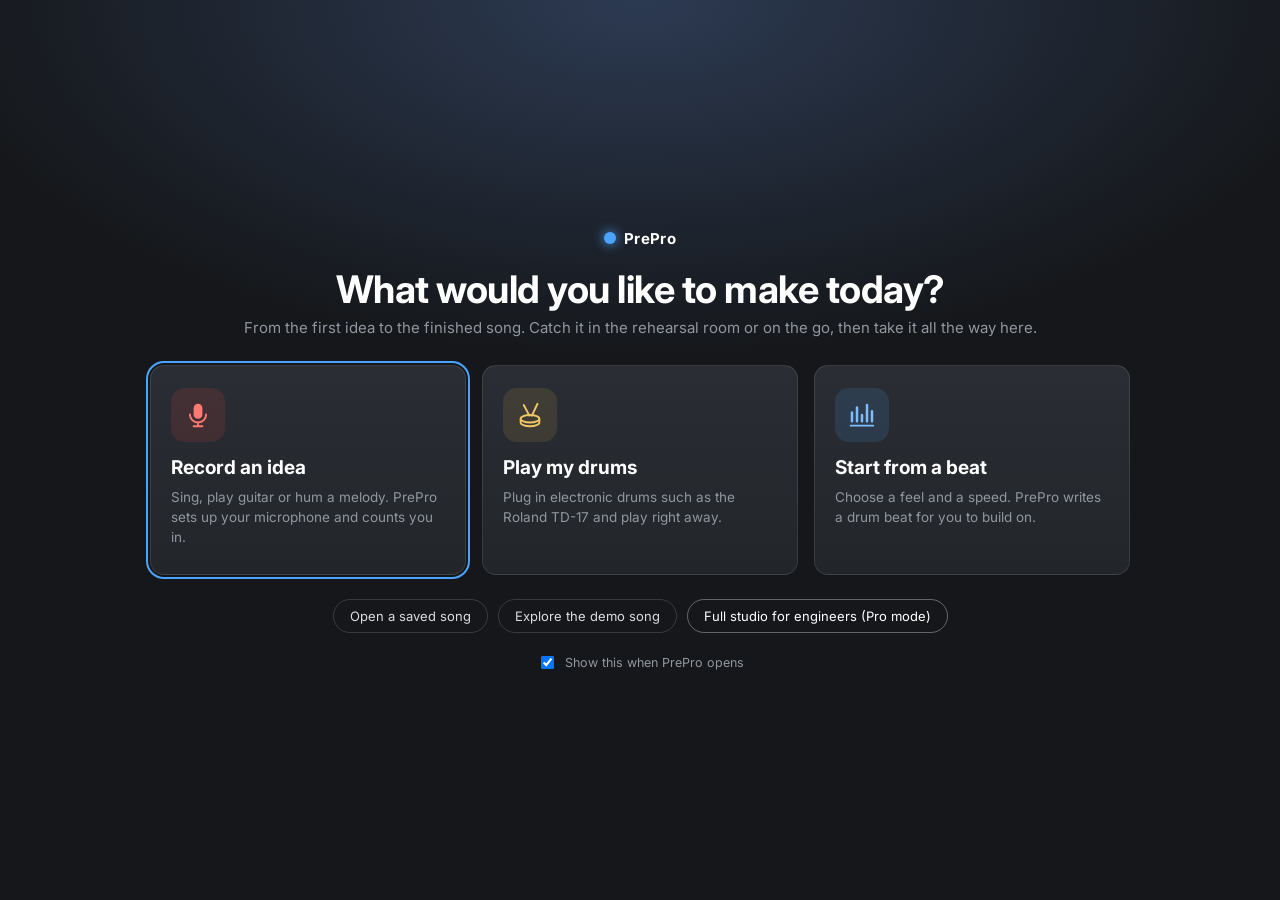
==== index.html @ b84dfcd0 "Add the Stage view, Song Journey, Whole Song button and an always-visible status" ====
<!DOCTYPE html>
<html lang="en">
<head>
<meta charset="utf-8">
<meta name="viewport" content="width=device-width, initial-scale=1, viewport-fit=cover">
<title>PrePro — Multitrack Audio Workstation</title>
<link rel="preconnect" href="https://fonts.googleapis.com">
<link href="https://fonts.googleapis.com/css2?family=Inter:wght@400;500;600;700&family=JetBrains+Mono:wght@500;700&display=swap" rel="stylesheet">
<link rel="stylesheet" href="style.css?v=12">
</head>
<body>
<div id="app">
  <!-- Menu bar -->
  <nav class="menubar" id="menubar">
    <div class="brand">PrePro</div>
    <div class="menu" data-menu="file">File</div>
    <div class="menu" data-menu="edit">Edit</div>
    <div class="menu" data-menu="view">View</div>
    <div class="menu" data-menu="track">Track</div>
    <div class="menu" data-menu="clip">Clip</div>
    <div class="menu" data-menu="event">Event</div>
    <div class="menu" data-menu="options">Options</div>
    <div class="menu" data-menu="window">Window</div>
    <div class="menu" data-menu="help">Help</div>
    <div class="spacer"></div>
    <div class="session-name" id="sessionName">Untitled Session</div>
  </nav>
  <div class="dropdown" id="dropdown" hidden></div>

  <!-- Toolbar -->
  <header class="toolbar">
    <div class="tb-group modes" role="group" aria-label="Edit mode">
      <button class="mode" data-mode="shuffle" title="Shuffle (F1)">SHUFFLE</button>
      <button class="mode" data-mode="spot" title="Spot (F2)">SPOT</button>
      <button class="mode" data-mode="slip" title="Slip (F3)">SLIP</button>
      <button class="mode" data-mode="grid" title="Grid (F4)">GRID</button>
    </div>
    <div class="tb-group zoom" role="group" aria-label="Zoom">
      <button id="zoomOut" title="Zoom out (R)">&minus;</button>
      <button id="zoomFit" title="Zoom to session">&#8596;</button>
      <button id="zoomIn" title="Zoom in (T)">+</button>
    </div>
    <div class="tb-group tools" role="group" aria-label="Edit tools">
      <button class="tool" data-tool="trim" title="Trim tool (F6)">
        <svg viewBox="0 0 20 20"><path d="M4 3v14M4 10h9M10 6l4 4-4 4" fill="none" stroke="currentColor" stroke-width="1.8"/></svg></button>
      <button class="tool" data-tool="select" title="Selector tool (F7)">
        <svg viewBox="0 0 20 20"><path d="M7 3h6M7 17h6M10 3v14" fill="none" stroke="currentColor" stroke-width="1.8"/></svg></button>
      <button class="tool" data-tool="grab" title="Grabber tool (F8)">
        <svg viewBox="0 0 20 20"><path d="M6 10V5.5a1.2 1.2 0 012.4 0V9m0-4.5V4a1.2 1.2 0 012.4 0v5m0-4a1.2 1.2 0 012.4 0v4.5m0-2.5a1.2 1.2 0 012.4 0V12c0 3-2 5-5 5H10c-2 0-3-1-4.5-3L3.6 11a1.2 1.2 0 012-1.4L6 10" fill="none" stroke="currentColor" stroke-width="1.5"/></svg></button>
      <button class="tool" data-tool="smart" title="Smart tool (F10)">
        <svg viewBox="0 0 20 20"><path d="M3 4h14v12H3z M3 10h14" fill="none" stroke="currentColor" stroke-width="1.6"/></svg></button>
    </div>
    <div class="counter-block">
      <div class="counter">
        <label>Main</label>
        <output id="ctrMain">1| 1| 000</output>
      </div>
      <div class="counter sub">
        <label>Sub</label>
        <output id="ctrSub">0:00.000</output>
      </div>
      <div class="sel-fields">
        <div><label>Start</label><output id="selStart">1| 1| 000</output></div>
        <div><label>End</label><output id="selEnd">1| 1| 000</output></div>
        <div><label>Length</label><output id="selLen">0| 0| 000</output></div>
      </div>
    </div>
    <div class="tb-group grid-cfg">
      <label>Grid
        <select id="gridSel">
          <option value="4">1 bar</option>
          <option value="1" selected>1/4 note</option>
          <option value="0.5">1/8 note</option>
          <option value="0.25">1/16 note</option>
        </select>
      </label>
      <label>Nudge
        <select id="nudgeSel" title="Nudge value (arrow keys, + and - on the number pad, or , and .)">
          <option value="ms:1">1 ms</option>
          <option value="ms:10">10 ms</option>
          <option value="ms:100">100 ms</option>
          <option value="b:0.25" selected>1/16 note</option>
          <option value="b:0.5">1/8 note</option>
          <option value="b:1">1/4 note</option>
          <option value="b:4">1 bar</option>
        </select>
      </label>
      <label>Tempo <input id="tempoIn" type="number" min="40" max="240" value="120"></label>
    </div>
    <div class="spacer"></div>
    <div class="tb-group ai-btn-wrap">
      <button id="btnAI" title="PrePro AI assistant (Ctrl+I)"><svg viewBox="0 0 20 20" width="14" height="14"><path d="M10 2l1.8 4.6L16.5 8l-4.7 1.6L10 14l-1.8-4.4L3.5 8l4.7-1.4z M15.5 13l.8 2 2 .8-2 .7-.8 2-.8-2-2-.7 2-.8z" fill="currentColor"/></svg> AI</button>
      <button id="btnSave" title="Save song (Ctrl+S)">Save</button>
    </div>
    <div class="tb-group win-switch">
      <button id="btnEdit" class="active" title="Edit window (Ctrl+=)">Edit</button>
      <button id="btnMix" title="Mix window (Ctrl+=)">Mix</button>
    </div>
  </header>

  <!-- Edit window -->
  <main class="edit-window" id="editWin">
    <div class="edit-top">
      <div class="ruler-labels">
        <div>Markers</div><div>Bars|Beats</div><div>Min:Secs</div><div>Tempo</div>
      </div>
      <canvas id="ruler"></canvas>
    </div>
    <div class="edit-body" id="editBody">
      <div class="track-headers" id="trackHeaders"></div>
      <div class="lanes-wrap" id="lanesWrap">
        <canvas id="lanes"></canvas>
        <div class="drop-hint" id="dropHint">Drop audio files to import</div>
      </div>
    </div>
    <div class="hscroll-row">
      <div class="hscroll-pad"></div>
      <input type="range" id="hscroll" min="0" max="1000" value="0" aria-label="Horizontal scroll">
    </div>
    <aside class="clip-list" id="clipList">
      <div class="cl-head">Clips</div>
      <ul id="clipListItems"></ul>
    </aside>
  </main>

  <!-- Mix window -->
  <main class="mix-window" id="mixWin" hidden>
    <div class="mix-labels">
      <div class="ml inserts">Inserts A–E</div>
      <div class="ml io">I/O</div>
      <div class="ml pan">Pan</div>
      <div class="ml btns">Rec · Solo · Mute</div>
      <div class="ml fader">Volume</div>
      <div class="ml name">Name</div>
    </div>
    <div class="strips" id="strips"></div>
  </main>

  <!-- Transport -->
  <footer class="transport">
    <div class="tp-btns">
      <button id="tpStart" title="Return to zero (Home)"><svg viewBox="0 0 20 20"><rect x="4" y="4" width="2.5" height="12" fill="currentColor"/><path d="M16 4l-9 6 9 6z" fill="currentColor"/></svg></button>
      <button id="tpRew" title="Rewind (←)"><svg viewBox="0 0 20 20"><path d="M10 4l-8 6 8 6zM18 4l-8 6 8 6z" fill="currentColor"/></svg></button>
      <button id="tpStop" title="Stop (Space)"><svg viewBox="0 0 20 20"><rect x="5" y="5" width="10" height="10" fill="currentColor"/></svg></button>
      <button id="tpPlay" title="Play (Space)"><svg viewBox="0 0 20 20"><path d="M6 4l10 6-10 6z" fill="currentColor"/></svg></button>
      <button id="tpFf" title="Fast forward (→)"><svg viewBox="0 0 20 20"><path d="M2 4l8 6-8 6zM10 4l8 6-8 6z" fill="currentColor"/></svg></button>
      <button id="tpEnd" title="Go to end (End)"><svg viewBox="0 0 20 20"><rect x="13.5" y="4" width="2.5" height="12" fill="currentColor"/><path d="M4 4l9 6-9 6z" fill="currentColor"/></svg></button>
      <button id="tpRec" title="Record (Ctrl+Space)"><svg viewBox="0 0 20 20"><circle cx="10" cy="10" r="5.5" fill="currentColor"/></svg></button>
    </div>
    <div class="tp-opts">
      <button id="tpLoop" title="Loop playback (L)">LOOP</button>
      <button id="tpClick" title="Click / metronome (C)">CLICK</button>
      <button id="tpFollow" class="on" title="Follow playhead">FOLLOW</button>
    </div>
    <div class="tp-status" id="status">Ready</div>
    <div class="spacer"></div>
    <div class="tp-master">
      <span>Master</span>
      <canvas id="masterMeterBar" width="160" height="14"></canvas>
    </div>
  </footer>
</div>

<input type="file" id="fileIn" accept="audio/*" multiple hidden>

<div class="modal-back" id="modalBack" hidden>
  <div class="modal" id="modal" role="dialog" aria-modal="true"></div>
</div>

<aside class="ai-panel" id="aiPanel" hidden aria-label="PrePro AI assistant">
  <div class="ai-head">
    <div><b>PrePro AI</b><span id="aiStatus">Not connected</span></div>
    <div class="ai-head-btns">
      <button id="aiSettings" title="AI account settings">Account</button>
      <button id="aiClose" title="Close" aria-label="Close">✕</button>
    </div>
  </div>
  <div class="ai-msgs" id="aiMsgs"></div>
  <div class="ai-chips" id="aiChips">
    <button>Analyze my mix</button>
    <button>Make the drums punchier</button>
    <button>Write a new bassline for 8 bars</button>
    <button>Add a 4-bar breakdown pad</button>
    <button>Suggest a song structure</button>
  </div>
  <form class="ai-input" id="aiForm">
    <textarea id="aiText" rows="2" placeholder="Ask PrePro AI to mix, edit, or write a part…"></textarea>
    <button type="submit" id="aiSend">Send</button>
  </form>
  <label class="ai-auto"><input type="checkbox" id="aiAuto" checked> Apply changes automatically (you can always Undo)</label>
</aside>

<script src="storage.js?v=12"></script>
<script src="app.js?v=12"></script>
<script src="midi.js?v=12"></script>
<script src="editpro.js?v=12"></script>
<script src="prepro.js?v=12"></script>
<script src="creative.js?v=12"></script>
<script src="cliptools.js?v=12"></script>
<script src="license.js?v=12"></script>
<script src="workflow.js?v=12"></script>
<script src="stage.js?v=12"></script>
</body>
</html>
---- style.css ----
:root {
  --bg-0: #1c1d1f;
  --bg-1: #26282b;
  --bg-2: #2f3236;
  --bg-3: #3a3e43;
  --bg-4: #474c52;
  --line: #15161870;
  --line-strong: #111214;
  --text: #d9dde2;
  --text-dim: #9097a0;
  --text-faint: #646b74;
  --accent: #4aa3ff;
  --accent-dim: #2a5f96;
  --sel: rgba(74, 163, 255, 0.22);
  --rec: #e5423b;
  --solo: #f2c230;
  --mute: #f08a24;
  --play: #4cd06b;
  --lcd-bg: #0d1412;
  --lcd: #63f0b4;
  --header-w: 250px;
  --clip-w: 210px;
  --font: 'Inter', 'Helvetica Neue', Arial, sans-serif;
  --mono: 'JetBrains Mono', ui-monospace, Menlo, monospace;
}
* { box-sizing: border-box; }
html, body { margin: 0; height: 100%; background: var(--bg-0); color: var(--text); font-family: var(--font); font-size: 12px; overflow: hidden; user-select: none; -webkit-user-select: none; }
button { font: inherit; color: inherit; cursor: pointer; }
input, select { font: inherit; color: var(--text); }
[hidden] { display: none !important; }

#app { display: grid; grid-template-rows: 26px auto 1fr calc(46px + env(safe-area-inset-bottom)); height: 100vh; height: 100dvh; }

/* Menu bar */
.menubar { display: flex; align-items: center; background: linear-gradient(#34373b, #2a2c30); border-bottom: 1px solid var(--line-strong); padding: 0 8px; gap: 2px; }
.brand { font-weight: 700; letter-spacing: .04em; margin-right: 10px; color: #fff; }
.brand::before { content: ''; display: inline-block; width: 9px; height: 9px; border-radius: 50%; background: var(--accent); margin-right: 6px; vertical-align: 0; box-shadow: 0 0 6px var(--accent); }
.menu { padding: 4px 9px; border-radius: 3px; cursor: default; color: var(--text); }
.menu:hover, .menu.open { background: var(--accent-dim); color: #fff; }
.spacer { flex: 1; }
.session-name { color: var(--text-dim); font-size: 11px; }
.dropdown { position: fixed; z-index: 50; min-width: 240px; background: #2b2e32; border: 1px solid #0c0d0e; border-radius: 5px; box-shadow: 0 10px 30px #000a; padding: 4px; }
.dropdown .item { display: flex; justify-content: space-between; gap: 24px; padding: 5px 10px; border-radius: 3px; cursor: default; }
.dropdown .item:hover { background: var(--accent); color: #fff; }
.dropdown .item .k { color: var(--text-dim); font-size: 11px; }
.dropdown .item:hover .k { color: #e6f1ff; }
.dropdown .item.checked::before { content: '✓'; margin-right: 6px; }
.dropdown .sep { height: 1px; background: #ffffff14; margin: 4px 2px; }

/* Toolbar */
.toolbar { display: flex; align-items: center; gap: 12px; padding: 6px 10px; background: var(--bg-2); border-bottom: 1px solid var(--line-strong); flex-wrap: wrap; min-height: 60px; }
.tb-group { display: flex; gap: 2px; align-items: center; }
.tb-group button { background: linear-gradient(#4a4f55, #3a3e43); border: 1px solid #16181a; border-radius: 3px; height: 24px; min-width: 28px; padding: 0 8px; font-size: 10px; font-weight: 600; letter-spacing: .05em; color: var(--text); }
.tb-group button:hover { filter: brightness(1.15); }
.tb-group button.active { background: linear-gradient(#3d8fe6, #2a6fc0); color: #fff; border-color: #123a66; }
.modes { display: grid; grid-template-columns: 1fr 1fr; gap: 2px; }
.modes button { height: 21px; min-width: 64px; }
.tools button { width: 32px; padding: 0; height: 30px; }
.tools svg { width: 18px; height: 18px; }
.zoom button { font-size: 15px; width: 30px; padding: 0; }
.counter-block { display: flex; gap: 8px; align-items: stretch; background: var(--lcd-bg); border: 1px solid #000; border-radius: 4px; padding: 4px 10px; box-shadow: inset 0 1px 6px #000; }
.counter { display: flex; flex-direction: column; justify-content: center; min-width: 156px; }
.counter label, .sel-fields label { font-size: 9px; color: #3f8f6d; text-transform: uppercase; letter-spacing: .1em; }
.counter output { font-family: var(--mono); font-size: 22px; font-weight: 700; color: var(--lcd); text-shadow: 0 0 8px #63f0b455; white-space: pre; }
.counter.sub { min-width: 110px; }
.counter.sub output { font-size: 14px; color: #8fd8b8; }
.sel-fields { display: grid; grid-template-columns: auto auto auto; gap: 0 12px; align-content: center; border-left: 1px solid #1d3a2f; padding-left: 10px; }
.sel-fields div { display: flex; flex-direction: column; }
.sel-fields output { font-family: var(--mono); font-size: 12px; color: #8fd8b8; white-space: pre; }
.grid-cfg { gap: 10px; color: var(--text-dim); font-size: 11px; }
.grid-cfg label { display: flex; flex-direction: column; gap: 2px; }
.grid-cfg select, .grid-cfg input { background: var(--bg-0); border: 1px solid #0c0d0e; border-radius: 3px; height: 22px; padding: 0 4px; }
.grid-cfg input { width: 64px; }
.win-switch button { min-width: 54px; font-size: 11px; height: 28px; }

/* Edit window */
.edit-window { display: grid; grid-template-columns: 1fr var(--clip-w); grid-template-rows: 76px 1fr 16px; min-height: 0; background: var(--bg-1); }
.edit-window.no-clips { grid-template-columns: 1fr 0; }
.edit-window.no-clips .clip-list { display: none; }
.edit-top { grid-column: 1; grid-row: 1; display: flex; border-bottom: 1px solid var(--line-strong); min-width: 0; }
.ruler-labels { width: var(--header-w); flex: none; display: grid; grid-template-rows: repeat(4, 1fr); background: var(--bg-2); border-right: 1px solid var(--line-strong); }
.ruler-labels div { display: flex; align-items: center; justify-content: flex-end; padding-right: 10px; font-size: 10px; color: var(--text-dim); border-bottom: 1px solid #00000040; }
#ruler { flex: 1; min-width: 0; height: 76px; display: block; cursor: text; }
.edit-body { grid-column: 1; grid-row: 2; display: flex; overflow-y: auto; overflow-x: hidden; min-height: 0; position: relative; }
.track-headers { width: var(--header-w); flex: none; background: var(--bg-2); border-right: 1px solid var(--line-strong); align-self: flex-start; min-height: 100%; }
.lanes-wrap { flex: 1; min-width: 0; position: relative; align-self: flex-start; min-height: 100%; }
#lanes { display: block; }
.drop-hint { position: absolute; inset: 0; display: none; align-items: center; justify-content: center; background: #4aa3ff22; border: 2px dashed var(--accent); font-size: 16px; color: #fff; pointer-events: none; }
.lanes-wrap.dragover .drop-hint { display: flex; }
.hscroll-row { grid-column: 1; grid-row: 3; display: flex; background: var(--bg-2); border-top: 1px solid var(--line-strong); }
.hscroll-pad { width: var(--header-w); flex: none; }
#hscroll { flex: 1; margin: 0; height: 16px; -webkit-appearance: none; appearance: none; background: #1a1b1d; }
#hscroll::-webkit-slider-thumb { -webkit-appearance: none; width: 80px; height: 12px; border-radius: 6px; background: #5a6068; }
#hscroll::-moz-range-thumb { width: 80px; height: 12px; border-radius: 6px; background: #5a6068; border: 0; }

.track-header { position: relative; display: grid; grid-template-columns: 6px 1fr; border-bottom: 1px solid var(--line-strong); background: var(--bg-3); }
.track-header.selected { background: #43505e; }
.track-header .color { grid-row: span 2; }
.th-main { padding: 6px 8px 4px; display: flex; flex-direction: column; gap: 5px; min-width: 0; }
.th-row { display: flex; gap: 4px; align-items: center; }
.th-name { flex: 1; min-width: 0; background: var(--bg-0); border: 1px solid #0c0d0e; border-radius: 3px; padding: 3px 6px; font-weight: 600; font-size: 12px; overflow: hidden; text-overflow: ellipsis; white-space: nowrap; }
.th-name:focus { outline: 1px solid var(--accent); }
.tbtn { width: 22px; height: 18px; border-radius: 3px; border: 1px solid #16181a; background: linear-gradient(#545a61, #40444a); font-size: 9.5px; font-weight: 700; padding: 0; color: #cfd4da; }
.tbtn.rec.on { background: var(--rec); color: #fff; animation: blink 1s steps(2) infinite; }
.tbtn.solo.on { background: var(--solo); color: #222; }
.tbtn.mute.on { background: var(--mute); color: #222; }
.tbtn.inp.on { background: #3fbf71; color: #102; }
@keyframes blink { 50% { filter: brightness(.65); } }
.th-vol { font-family: var(--mono); font-size: 10.5px; color: var(--text-dim); min-width: 52px; text-align: right; }
.th-meter { height: 6px; background: #111; border-radius: 2px; overflow: hidden; flex: 1; position: relative; }
.th-meter i { position: absolute; left: 0; top: 0; bottom: 0; width: 0; background: linear-gradient(90deg, #3ccf6e 0 70%, #e9d23c 70% 88%, #e5423b 88%); background-size: 200px 100%; }
.th-sub { font-size: 10px; color: var(--text-faint); }
.th-mini { display: flex; gap: 4px; align-items: center; }
.th-mini select { background: var(--bg-1); border: 1px solid #0c0d0e; border-radius: 3px; font-size: 10px; height: 18px; }

.clip-list { grid-column: 2; grid-row: 1 / 4; background: var(--bg-2); border-left: 1px solid var(--line-strong); display: flex; flex-direction: column; min-height: 0; }
.cl-head { padding: 8px 10px; font-weight: 600; font-size: 11px; color: var(--text-dim); text-transform: uppercase; letter-spacing: .08em; border-bottom: 1px solid var(--line-strong); }
.clip-list ul { list-style: none; margin: 0; padding: 4px; overflow-y: auto; }
.clip-list li { display: flex; align-items: center; gap: 6px; padding: 4px 6px; border-radius: 3px; font-size: 11.5px; white-space: nowrap; overflow: hidden; text-overflow: ellipsis; cursor: default; }
.clip-list li:hover { background: var(--bg-3); }
.clip-list li.sel { background: var(--accent-dim); color: #fff; }
.clip-list li i { width: 8px; height: 8px; border-radius: 2px; flex: none; }
.clip-list li span { overflow: hidden; text-overflow: ellipsis; }

/* Mix window */
.mix-window { display: flex; min-height: 0; background: #202225; }
.mix-labels { width: 92px; flex: none; display: flex; flex-direction: column; background: var(--bg-2); border-right: 1px solid var(--line-strong); }
.ml { font-size: 10px; color: var(--text-dim); text-align: right; padding: 6px 8px; border-bottom: 1px solid #00000050; }
.ml.inserts { height: 132px; } .ml.io { height: 52px; } .ml.pan { height: 62px; } .ml.btns { height: 34px; } .ml.fader { flex: 1; } .ml.name { height: 40px; }
.strips { display: flex; overflow-x: auto; overflow-y: hidden; flex: 1; }
.strip { width: 96px; flex: none; display: flex; flex-direction: column; background: linear-gradient(#383c41, #2e3135); border-right: 1px solid var(--line-strong); }
.strip.master { background: linear-gradient(#3e3a33, #2f2c27); margin-left: auto; border-left: 2px solid #111; }
.strip.selected { background: linear-gradient(#3e4b59, #303a45); }
.s-inserts { height: 132px; padding: 6px 5px; display: flex; flex-direction: column; gap: 3px; border-bottom: 1px solid #00000050; }
.slot { height: 21px; border-radius: 2px; background: #1b1c1e; border: 1px solid #0b0c0d; font-size: 10px; color: var(--text-faint); padding: 0 5px; text-align: left; overflow: hidden; white-space: nowrap; text-overflow: ellipsis; }
.slot.filled { background: linear-gradient(#5168a0, #3d5085); color: #fff; }
.slot.filled.byp { background: #3a3f55; color: #8d93a8; text-decoration: line-through; }
.s-io { height: 52px; padding: 6px 5px; display: flex; flex-direction: column; gap: 3px; border-bottom: 1px solid #00000050; }
.s-io div { height: 18px; border-radius: 2px; background: #1b1c1e; font-size: 9.5px; color: var(--text-dim); display: flex; align-items: center; padding: 0 5px; }
.s-pan { height: 62px; display: flex; flex-direction: column; align-items: center; justify-content: center; gap: 2px; border-bottom: 1px solid #00000050; }
.knob { width: 34px; height: 34px; border-radius: 50%; background: radial-gradient(circle at 40% 35%, #6b727a, #2c2f33); border: 1px solid #0b0c0d; position: relative; cursor: ns-resize; box-shadow: 0 2px 4px #0008; }
.knob::after { content: ''; position: absolute; left: 50%; top: 3px; width: 2px; height: 11px; margin-left: -1px; background: #9fd0ff; border-radius: 1px; transform-origin: 1px 14px; transform: rotate(var(--rot, 0deg)); }
.pan-val { font-family: var(--mono); font-size: 10px; color: var(--text-dim); }
.s-btns { height: 34px; display: flex; gap: 3px; justify-content: center; align-items: center; border-bottom: 1px solid #00000050; }
.s-btns .tbtn { width: 26px; height: 20px; }
.s-fader { flex: 1; display: flex; justify-content: center; gap: 6px; padding: 10px 4px 6px; min-height: 0; }
.fader-track { position: relative; width: 26px; }
.fader-track::before { content: ''; position: absolute; left: 50%; top: 8px; bottom: 8px; width: 4px; margin-left: -2px; background: #0b0c0d; border-radius: 2px; box-shadow: inset 0 0 2px #000; }
.fader-scale { position: absolute; right: -2px; top: 8px; bottom: 8px; width: 6px; }
.fader-cap { position: absolute; left: 0; width: 26px; height: 34px; margin-top: -17px; border-radius: 3px; background: linear-gradient(#d6dbe0 0, #8f969d 45%, #2b2e32 48%, #2b2e32 52%, #8f969d 55%, #c0c6cc 100%); border: 1px solid #0b0c0d; box-shadow: 0 3px 6px #000a; cursor: ns-resize; }
.meter { width: 16px; background: #0b0c0d; border-radius: 2px; display: block; }
.s-vol { text-align: center; font-family: var(--mono); font-size: 10.5px; color: var(--lcd); background: var(--lcd-bg); margin: 0 8px 6px; border-radius: 2px; padding: 2px 0; }
.s-name { height: 40px; display: flex; flex-direction: column; justify-content: center; align-items: center; border-top: 1px solid #00000050; gap: 3px; }
.s-name span { font-weight: 600; font-size: 11.5px; max-width: 88px; overflow: hidden; text-overflow: ellipsis; white-space: nowrap; }
.s-name i { width: 70px; height: 4px; border-radius: 2px; }

/* Transport */
.transport { display: flex; align-items: center; gap: 14px; padding: 0 12px env(safe-area-inset-bottom); background: linear-gradient(#34373b, #27292c); border-top: 1px solid var(--line-strong); }
.tp-btns { display: flex; gap: 3px; }
.tp-btns button { width: 38px; height: 30px; border-radius: 4px; border: 1px solid #111; background: linear-gradient(#545a61, #3d4146); color: #dfe3e8; display: flex; align-items: center; justify-content: center; }
.tp-btns button svg { width: 16px; height: 16px; }
.tp-btns button:hover { filter: brightness(1.15); }
#tpPlay.on { background: linear-gradient(#3fbf63, #2a8f46); color: #fff; }
#tpRec { color: #ff6b63; }
#tpRec.armed { background: linear-gradient(#a33029, #7a1f1a); color: #fff; animation: blink 0.8s steps(2) infinite; }
#tpRec.on { background: var(--rec); color: #fff; animation: none; }
.tp-opts { display: flex; gap: 3px; }
.tp-opts button { height: 26px; padding: 0 10px; border-radius: 3px; border: 1px solid #111; background: #2a2c30; font-size: 10px; font-weight: 700; letter-spacing: .06em; color: var(--text-dim); }
.tp-opts button.on { background: var(--accent-dim); color: #fff; border-color: #123a66; }
.tp-status { color: var(--text-dim); font-size: 11px; }
.tp-master { display: flex; align-items: center; gap: 8px; color: var(--text-dim); font-size: 11px; }
#masterMeterBar { background: #0b0c0d; border-radius: 2px; }

/* Modal / plugin windows */
.modal-back { position: fixed; inset: 0; background: #0007; z-index: 80; display: flex; align-items: center; justify-content: center; }
.modal { background: #2b2e32; border: 1px solid #0b0c0d; border-radius: 6px; min-width: 340px; max-width: 92vw; box-shadow: 0 20px 60px #000c; }
.modal h3 { margin: 0; padding: 10px 14px; font-size: 13px; border-bottom: 1px solid #0b0c0d; background: linear-gradient(#3a3e43, #2f3236); border-radius: 6px 6px 0 0; display: flex; justify-content: space-between; align-items: center; gap: 12px; }
.modal .body { padding: 14px; display: flex; flex-direction: column; gap: 12px; }
.modal .row { display: grid; grid-template-columns: 110px 1fr 70px; align-items: center; gap: 10px; }
.modal .row output { font-family: var(--mono); font-size: 11px; color: var(--lcd); text-align: right; }
.modal input[type=range] { width: 100%; accent-color: var(--accent); }
.modal input[type=text], .modal input[type=number], .modal select { background: var(--bg-0); border: 1px solid #0b0c0d; border-radius: 3px; height: 26px; padding: 0 6px; }
.modal .foot { display: flex; justify-content: flex-end; gap: 6px; padding: 10px 14px; border-top: 1px solid #0b0c0d; }
.modal .foot button, .modal h3 button { background: linear-gradient(#4a4f55, #3a3e43); border: 1px solid #111; border-radius: 3px; padding: 5px 14px; font-size: 11px; }
.modal .foot button.primary { background: linear-gradient(#3d8fe6, #2a6fc0); color: #fff; }
.modal .plug-face { background: linear-gradient(#22262d, #1a1d22); border-radius: 4px; padding: 12px; border: 1px solid #0b0c0d; }
.modal canvas.eqc { width: 100%; height: 120px; background: #101317; border-radius: 3px; display: block; margin-bottom: 12px; }
.modal p { margin: 0; color: var(--text-dim); line-height: 1.5; }
.modal kbd { font-family: var(--mono); background: #1b1c1e; border: 1px solid #0b0c0d; border-radius: 3px; padding: 1px 5px; font-size: 10.5px; color: var(--text); }
.keys { display: grid; grid-template-columns: auto 1fr auto 1fr; gap: 6px 14px; font-size: 11.5px; color: var(--text-dim); }

/* Context menu */
.ctx { position: fixed; z-index: 60; }

@media (max-width: 900px) {
  :root { --header-w: 150px; --clip-w: 0px; }
  .clip-list { display: none; }
  .sel-fields, .grid-cfg { display: none; }
  .counter { min-width: 120px; } .counter output { font-size: 17px; }
  .th-vol { display: none; }
  .tp-master, .tp-status { display: none; }
  .tp-btns button { width: 32px; }
  .menu { padding: 4px 5px; }
  .session-name { display: none; }
  .menubar, .toolbar, .transport { overflow-x: auto; flex-wrap: nowrap; scrollbar-width: none; }
  .menubar > *, .toolbar > *, .transport > * { flex: none; }
  .brand { white-space: nowrap; }
  .th-sub { display: none; }
}

/* PrePro additions */
.ai-btn-wrap button { min-width: 50px; height: 28px; font-size: 11px; display: inline-flex; align-items: center; gap: 5px; }
#btnAI { background: linear-gradient(#7b5cff, #5a3fd6); color: #fff; border-color: #2a1c70; }
#btnAI.active { box-shadow: 0 0 0 2px #b6a4ff inset; }
.ai-panel { position: fixed; right: 0; top: 26px; bottom: 46px; width: 380px; max-width: 100vw; z-index: 40; background: #1f2126; border-left: 1px solid #0b0c0d; box-shadow: -14px 0 40px #0009; display: flex; flex-direction: column; }
.ai-head { display: flex; justify-content: space-between; align-items: center; padding: 10px 12px; border-bottom: 1px solid #0b0c0d; background: linear-gradient(#2c2840, #24222f); }
.ai-head b { font-size: 13px; margin-right: 8px; }
.ai-head span { font-size: 10.5px; color: var(--text-dim); }
.ai-head span.ok { color: #7fe0a8; }
.ai-head-btns { display: flex; gap: 4px; }
.ai-head-btns button { background: #2f3138; border: 1px solid #0b0c0d; border-radius: 3px; padding: 4px 9px; font-size: 11px; }
.ai-msgs { flex: 1; overflow-y: auto; padding: 12px; display: flex; flex-direction: column; gap: 10px; user-select: text; -webkit-user-select: text; }
.ai-msg { padding: 9px 11px; border-radius: 8px; line-height: 1.5; font-size: 12.5px; max-width: 94%; white-space: pre-wrap; word-wrap: break-word; }
.ai-msg.user { background: #3b3466; align-self: flex-end; color: #f0edff; }
.ai-msg.bot { background: #2a2d33; align-self: flex-start; }
.ai-msg.err { background: #4a2523; color: #ffd9d6; }
.ai-msg.sys { background: transparent; color: var(--text-dim); font-size: 11.5px; padding: 0 2px; }
.ai-actions { margin-top: 8px; border-top: 1px solid #ffffff14; padding-top: 6px; display: flex; flex-direction: column; gap: 3px; font-size: 11px; color: #b9c0c8; white-space: normal; }
.ai-actions .act { display: flex; gap: 6px; }
.ai-actions .act::before { content: '•'; color: #9d86ff; }
.ai-actions .act.done::before { content: '✓'; color: #7fe0a8; }
.ai-actions .act.fail::before { content: '✕'; color: #ff8a80; }
.ai-actions .row-btns { display: flex; gap: 6px; margin-top: 6px; }
.ai-actions .row-btns button, .ai-connect button, .ai-connect a.btn { background: linear-gradient(#4a4f55, #3a3e43); border: 1px solid #111; border-radius: 3px; padding: 4px 10px; font-size: 11px; color: var(--text); text-decoration: none; }
.ai-actions .row-btns button.primary, .ai-connect button.primary { background: linear-gradient(#7b5cff, #5a3fd6); color: #fff; }
.ai-chips { display: flex; flex-wrap: wrap; gap: 5px; padding: 8px 12px 0; }
.ai-chips button { background: #2a2d33; border: 1px solid #3a3e46; border-radius: 12px; padding: 4px 10px; font-size: 11px; color: #cfd4da; }
.ai-chips button:hover { border-color: #9d86ff; color: #fff; }
.ai-input { display: flex; gap: 6px; padding: 10px 12px 6px; }
.ai-input textarea { flex: 1; resize: none; background: #141518; border: 1px solid #0b0c0d; border-radius: 6px; padding: 8px; color: var(--text); font: inherit; font-size: 12.5px; }
.ai-input textarea:focus { outline: 1px solid #7b5cff; }
.ai-input button { background: linear-gradient(#7b5cff, #5a3fd6); border: 1px solid #2a1c70; color: #fff; border-radius: 6px; padding: 0 14px; font-weight: 600; }
.ai-input button:disabled { opacity: .5; cursor: default; }
.ai-auto { display: flex; gap: 6px; align-items: center; padding: 0 12px 10px; font-size: 10.5px; color: var(--text-dim); }
.ai-connect { background: #262931; border: 1px solid #3a3e46; border-radius: 8px; padding: 12px; display: flex; flex-direction: column; gap: 8px; font-size: 12px; line-height: 1.5; }
.ai-connect h4 { margin: 0; font-size: 13px; }
.ai-connect p { margin: 0; color: var(--text-dim); }
.typing { display: inline-flex; gap: 3px; } .typing i { width: 5px; height: 5px; border-radius: 50%; background: #9d86ff; animation: blink 1s infinite; } .typing i:nth-child(2) { animation-delay: .2s; } .typing i:nth-child(3) { animation-delay: .4s; }
.song-list { display: flex; flex-direction: column; gap: 4px; max-height: 320px; overflow-y: auto; }
.song-row { display: grid; grid-template-columns: 1fr auto auto; gap: 8px; align-items: center; padding: 7px 9px; background: #23262a; border-radius: 4px; }
.song-row small { color: var(--text-dim); display: block; font-size: 10.5px; }
.song-row button { background: linear-gradient(#4a4f55, #3a3e43); border: 1px solid #111; border-radius: 3px; padding: 3px 10px; font-size: 11px; }
.song-row button.primary { background: linear-gradient(#3d8fe6, #2a6fc0); color: #fff; }
.modal .wide { min-width: 460px; }
.ai-form-grid { display: grid; grid-template-columns: 110px 1fr; gap: 8px 10px; align-items: center; }
.ai-form-grid input:not([type=checkbox]), .ai-form-grid select { width: 100%; }
.ai-form-grid label input[type=checkbox] { width: auto; margin: 0; }
@media (max-width: 900px) { .ai-panel { width: 100vw; } .modal .wide { min-width: 0; } }

/* MIDI */
#btnMidi { gap: 6px; background: linear-gradient(#4a4f55, #3a3e43); border: 1px solid #111; }
.midi-led { width: 7px; height: 7px; border-radius: 50%; background: #555b62; display: inline-block; box-shadow: inset 0 0 0 1px #0006; }
#btnMidi.ready .midi-led { background: #3fbf63; }
#btnMidi.bad .midi-led { background: #c4473f; }
#btnMidi.hit .midi-led { background: #ffe066; box-shadow: 0 0 8px #ffe066; }
.midi-toast { position: fixed; left: 50%; bottom: 60px; transform: translateX(-50%); z-index: 60; background: #2b2e32; border: 1px solid #4a4f55; border-radius: 8px; padding: 10px 12px; display: flex; gap: 10px; align-items: center; box-shadow: 0 12px 40px #000a; font-size: 12px; }
.midi-toast div { display: flex; flex-direction: column; gap: 2px; } .midi-toast span { color: var(--text-dim); }
.midi-toast button { background: linear-gradient(#4a4f55, #3a3e43); border: 1px solid #111; border-radius: 3px; padding: 5px 10px; font-size: 11px; }
.midi-toast button.primary { background: linear-gradient(#3d8fe6, #2a6fc0); color: #fff; }
.modal.modal-xl { width: min(1240px, 94vw); max-height: 92vh; display: flex; flex-direction: column; }
.modal.modal-xl .body { overflow: auto; }
.me-bar { display: flex; flex-wrap: wrap; gap: 10px; align-items: center; margin-bottom: 8px; font-size: 11.5px; }
.me-bar label { display: flex; gap: 6px; align-items: center; }
.me-bar button, .inst-dlg button { background: linear-gradient(#4a4f55, #3a3e43); border: 1px solid #111; border-radius: 3px; padding: 3px 9px; font-size: 11px; }
.inst-dlg button.on { background: #c9a24a; color: #111; }
.me-help { color: var(--text-dim); font-size: 10.5px; }
.me-wrap { overflow: auto; max-height: 64vh; border: 1px solid #0b0c0d; border-radius: 4px; }
.me-wrap canvas { display: block; outline: none; cursor: crosshair; }
.inst-dlg { font-size: 12px; line-height: 1.5; }
.inst-dlg h4 { margin: 10px 0 6px; font-size: 12.5px; }
.inst-dlg .hint { color: var(--text-dim); font-size: 11px; margin: 8px 0 0; }
.inst-dlg .warn { background: #4a2523; color: #ffd9d6; padding: 8px 10px; border-radius: 4px; margin-bottom: 8px; }
.inst-dlg .mon { background: #141518; border: 1px solid #0b0c0d; border-radius: 4px; padding: 7px 10px; font-family: ui-monospace, monospace; font-size: 11.5px; margin: 8px 0; transition: background .1s; }
.inst-dlg .mon.hit { background: #2c3a2e; }
.inst-dlg .ssd { margin-top: 12px; background: #23262a; border-radius: 6px; padding: 8px 12px; }
.inst-dlg .ssd summary { cursor: pointer; }
.inst-dlg .ssd ol { margin: 8px 0 4px 18px; padding: 0; display: flex; flex-direction: column; gap: 6px; }
.kit-tbl { max-height: 46vh; overflow: auto; border: 1px solid #0b0c0d; border-radius: 4px; }
.kit-tbl table { width: 100%; border-collapse: collapse; font-size: 11.5px; }
.kit-tbl th { position: sticky; top: 0; background: #2b2e32; text-align: left; padding: 5px 6px; font-weight: 600; color: var(--text-dim); }
.kit-tbl td { padding: 3px 6px; border-top: 1px solid #ffffff0d; white-space: nowrap; }
.kit-tbl td.smp { max-width: 200px; overflow: hidden; text-overflow: ellipsis; }
.kit-tbl input[type=number] { width: 54px; }
.kit-tbl input[type=range] { width: 90px; }
.th-sub { cursor: default; }
.track-header[data-kind="inst"] .th-sub { cursor: pointer; text-decoration: underline dotted #ffffff40; }

/* ───── Creative layer: Simple mode, big Record, welcome, tips ───── */
.simple-only { display: none; }
body.simple .simple-only { display: flex; }
body.simple .toolbar .modes, body.simple .toolbar .tools, body.simple .counter-block .sel-fields, body.simple .counter.sub,
body.simple .grid-cfg label:has(#gridSel), body.simple .grid-cfg label:has(#nudgeSel), body.simple #tpFollow,
body.simple .menu[data-menu="options"], body.simple .menu[data-menu="window"], body.simple .tbtn.inp { display: none !important; }
body.simple .ruler-labels div:nth-child(3) { opacity: .5; }
.creative-bar { gap: 6px; align-items: center; }
.tb-group .big-rec, .big-rec { display: inline-flex; align-items: center; gap: 8px; height: 38px; padding: 0 18px 0 14px; border-radius: 19px; border: 1px solid #00000080;
  background: linear-gradient(#ef5a52, #c9322b); color: #fff; font-weight: 700; font-size: 14px; letter-spacing: .2px; box-shadow: 0 2px 10px #e5423b40; cursor: pointer; }
.big-rec:hover { filter: brightness(1.08); }
.big-rec:focus-visible, .pill:focus-visible, .wc-tiles button:focus-visible, .wc-links button:focus-visible { outline: 2px solid var(--accent); outline-offset: 2px; }
.tb-group .big-rec.on, .big-rec.on { background: linear-gradient(#ff6a60, #e5423b); animation: recPulse 1.1s ease-in-out infinite; }
@keyframes recPulse { 50% { box-shadow: 0 0 0 6px #e5423b33, 0 2px 14px #e5423b80; } }
.tb-group .pill, .pill { display: inline-flex; align-items: center; gap: 6px; height: 30px; padding: 0 11px; border-radius: 15px; border: 1px solid #111;
  background: linear-gradient(#4a4f55, #3a3e43); color: var(--text); font-size: 12px; cursor: pointer; }
.pill.icon { padding: 0 10px; }
.tb-group .pill:disabled, .pill:disabled { opacity: .45; cursor: default; }
#countInBtn { color: var(--text-dim); }
.tb-group #countInBtn.on { color: #fff; background: linear-gradient(#3d8fe6, #2a6fc0); }
.mode-switch { margin-left: 8px; border: 1px solid #111; border-radius: 15px; overflow: hidden; padding: 0; gap: 0; }
.tb-group.mode-switch button { height: 28px; padding: 0 13px; border: 0; border-radius: 0; background: #2b2e32; color: var(--text-dim); font-size: 12px; font-weight: 600; cursor: pointer; }
.tb-group.mode-switch button.active { background: linear-gradient(#5b6168, #474c52); color: #fff; }
.count-in { position: fixed; inset: 0; z-index: 70; display: flex; flex-direction: column; align-items: center; justify-content: center; pointer-events: none; background: #0005; }
.count-in b { font-size: 160px; line-height: 1; color: #fff; font-weight: 700; text-shadow: 0 6px 40px #000c; }
.count-in span { margin-top: 10px; font-size: 18px; color: #ffffffcc; }
.count-in.beat b { animation: ciPop .35s ease-out; }
@keyframes ciPop { from { transform: scale(1.35); opacity: .3; } to { transform: scale(1); opacity: 1; } }
.coach { position: fixed; z-index: 65; width: 290px; background: #fdf6d8; color: #2a2610; border-radius: 10px; padding: 12px 14px 10px; box-shadow: 0 14px 40px #000a; font-size: 13px; line-height: 1.45; }
.coach::before { content: ''; position: absolute; left: calc(var(--ax) - 8px); width: 16px; height: 16px; background: #fdf6d8; transform: rotate(45deg); }
.coach.below::before { top: -7px; } .coach.above::before { bottom: -7px; }
.coach p { margin: 0 0 8px; position: relative; }
.coach button { position: relative; float: right; background: #2a2610; color: #fdf6d8; border: 0; border-radius: 12px; padding: 4px 12px; font-size: 12px; cursor: pointer; }
.welcome { position: fixed; inset: 0; z-index: 80; display: flex; padding: 20px;
  background: radial-gradient(1200px 600px at 50% 0%, #2c3a52 0%, #15171a 60%), #15171a; overflow: auto; }
.wc-card { width: min(980px, 100%); text-align: center; margin: auto; }
.wc-brand { display: inline-flex; align-items: center; gap: 8px; font-weight: 700; font-size: 15px; color: #fff; letter-spacing: .3px; }
.wc-brand .dot { width: 12px; height: 12px; border-radius: 50%; background: var(--accent); box-shadow: 0 0 12px var(--accent); }
.welcome h1 { margin: 18px 0 6px; font-size: clamp(26px, 4vw, 38px); color: #fff; font-weight: 700; letter-spacing: -.5px; }
.wc-sub { margin: 0 0 28px; color: var(--text-dim); font-size: 15px; }
.wc-tiles { display: grid; grid-template-columns: repeat(3, 1fr); gap: 16px; }
.wc-tiles button { display: flex; flex-direction: column; align-items: flex-start; gap: 8px; text-align: left; padding: 22px 20px; min-height: 210px; border-radius: 14px;
  border: 1px solid #ffffff1a; background: linear-gradient(#2a2e34, #22252a); color: var(--text); cursor: pointer; transition: transform .12s, border-color .12s, background .12s; }
.wc-tiles button:hover { transform: translateY(-3px); border-color: #4aa3ff88; background: linear-gradient(#2f343b, #262a30); }
.wc-tiles b { font-size: 19px; color: #fff; }
.wc-tiles span:not(.wc-ic) { font-size: 13.5px; color: var(--text-dim); line-height: 1.5; }
.wc-ic { width: 54px; height: 54px; border-radius: 14px; display: grid; place-items: center; margin-bottom: 6px; }
.wc-ic svg { width: 30px; height: 30px; }
.wc-tiles button:nth-child(1) .wc-ic { background: #e5423b22; color: #ff7a72; }
.wc-tiles button:nth-child(2) .wc-ic { background: #c9a24a22; color: #f0c766; }
.wc-tiles button:nth-child(3) .wc-ic { background: #4aa3ff22; color: #7cbcff; }
.wc-links { display: flex; justify-content: center; flex-wrap: wrap; gap: 10px; margin-top: 24px; }
.wc-links button { background: transparent; border: 1px solid #ffffff26; color: var(--text); border-radius: 18px; padding: 8px 16px; font-size: 13px; cursor: pointer; }
.wc-links button:hover { background: #ffffff10; }
.wc-links .wc-pro { color: #fff; border-color: #ffffff55; }
.wc-again { display: inline-flex; gap: 8px; align-items: center; margin-top: 20px; color: var(--text-dim); font-size: 12.5px; }
@media (max-width: 760px) { .wc-tiles { grid-template-columns: 1fr; } .wc-tiles button { min-height: 0; } }
.beat-dlg .hint, .help-steps .hint { color: var(--text-dim); font-size: 12.5px; line-height: 1.5; }
.groove-grid { display: grid; grid-template-columns: repeat(3, 1fr); gap: 8px; margin: 12px 0 14px; }
.groove-grid button { display: flex; flex-direction: column; gap: 3px; align-items: flex-start; text-align: left; padding: 10px 12px; border-radius: 8px; border: 1px solid #111; background: #2b2e32; color: var(--text); cursor: pointer; }
.groove-grid button span { font-size: 11.5px; color: var(--text-dim); }
.groove-grid button.on { background: #2a5f96; border-color: var(--accent); }
.groove-grid button.on span { color: #dbeaff; }
.beat-dlg .tempo-row { display: flex; align-items: center; gap: 10px; margin-bottom: 10px; }
.beat-dlg .tempo-row input { flex: 1; }
.beat-dlg .tempo-row output { width: 64px; text-align: right; font-variant-numeric: tabular-nums; }
.beat-dlg .chk-row { display: flex; align-items: center; gap: 8px; }
.help-steps ol { margin: 0 0 12px 18px; padding: 0; display: flex; flex-direction: column; gap: 8px; font-size: 13px; line-height: 1.5; }
.notice { position: fixed; left: 12px; right: 12px; bottom: 62px; z-index: 66; background: #2b2e32; border: 1px solid #4a4f55; color: #fff; border-radius: 10px; padding: 10px 12px; font-size: 13px; line-height: 1.4; box-shadow: 0 10px 30px #000a; }
@media (max-width: 900px) {
  body.simple .toolbar .zoom { display: none; }
  body.simple { --header-w: 118px; }
  body.simple .tb-group .big-rec { height: 36px; padding: 0 14px 0 11px; }
  body.simple .pill span { display: none; }
  body.simple #countInBtn { font-size: 11px; }
}
.mic-one { margin: 0; font-size: 15px; line-height: 1.55; max-width: 420px; }
@media (max-width: 900px) { #modal .foot button.primary { min-height: 40px; padding: 0 20px; font-size: 14px; } }
.mic-small { margin: 10px 0 0; font-size: 13px; line-height: 1.5; opacity: .75; max-width: 420px; }
.mic-link { display: block; width: 100%; margin-top: 10px; font-size: 13px; padding: 8px; user-select: all; -webkit-user-select: all; }
@media (max-width: 900px) { #modal .foot { flex-wrap: wrap; } }

.tb-group .big-play, .big-play { display: inline-flex; align-items: center; gap: 8px; height: 38px; padding: 0 18px 0 14px; border-radius: 19px; border: 1px solid #2f8f5a; background: #1f6f45; color: #fff; font-size: 15px; font-weight: 600; cursor: pointer; }
.big-play.on { background: #2a8a57; }
.big-play:disabled { opacity: .45; }
body.simple .tb-group .big-play { height: 36px; padding: 0 14px 0 11px; }

/* ───────── Plans and My Account ───────── */
.modal.wide { width: min(980px, calc(100vw - 24px)); max-width: none; }
.plan-intro { margin: 0 0 14px; font-size: 14px; line-height: 1.5; }
.plans { display: grid; grid-template-columns: repeat(4, minmax(0, 1fr)); gap: 12px; }
.plan { position: relative; display: flex; flex-direction: column; gap: 6px; padding: 16px 14px 14px; border: 1px solid var(--line-strong); border-radius: 10px; background: var(--bg-2); }
.plan.best { border-color: #3d8bfd; box-shadow: 0 0 0 1px #3d8bfd inset; }
.plan.current { outline: 2px solid #2f8f5a; }
.plan-flag { position: absolute; top: -10px; left: 14px; background: #3d8bfd; color: #fff; font-size: 11px; font-weight: 600; padding: 2px 8px; border-radius: 999px; }
.plan h4 { margin: 0; font-size: 15px; }
.plan-price { font-size: 26px; font-weight: 700; line-height: 1.1; }
.plan-price small { display: block; font-size: 12px; font-weight: 500; opacity: .7; margin-top: 2px; }
.plan-lead { margin: 0; font-size: 13px; opacity: .85; }
.plan ul { margin: 4px 0 10px; padding-left: 18px; font-size: 13px; line-height: 1.55; flex: 1; }
.plan button { width: 100%; height: 36px; font-size: 14px; }
.acct { display: grid; gap: 2px; margin-bottom: 10px; }
.acct-row { display: flex; justify-content: space-between; gap: 16px; padding: 8px 0; border-bottom: 1px solid var(--line); font-size: 14px; }
.acct-row span { opacity: .7; }
.acct-row .mono { font-family: var(--mono, monospace); }
.acct-key { display: flex; gap: 8px; margin-top: 12px; }
.acct-key input { flex: 1; height: 38px; font-size: 14px; padding: 0 10px; }
.acct-key button { height: 38px; padding: 0 16px; font-size: 14px; }
.acct-msg { min-height: 18px; margin: 8px 0 0; font-size: 13px; }
.acct-msg.bad { color: #ff7a7a; }
.acct-btn { display: inline-flex; align-items: center; gap: 6px; }
.acct-btn.pro { color: #7ee2a8; }
.acct-btn:not(.pro) { color: #ffd479; }
@media (max-width: 900px) {
  .plans { grid-template-columns: 1fr; }
  .modal.wide .body { max-height: calc(100dvh - 160px); overflow-y: auto; }
}

/* ───────── Clip toolbar ───────── */
.clip-bar { position: fixed; left: 50%; transform: translateX(-50%); bottom: 64px; z-index: 60; display: flex; align-items: center; gap: 6px; max-width: calc(100vw - 16px); overflow-x: auto; scrollbar-width: none;
  padding: 6px 8px; background: #2b2e33f2; border: 1px solid var(--line-strong); border-radius: 14px; box-shadow: 0 8px 24px #0008; }
.clip-bar[hidden] { display: none; }
.clip-bar::-webkit-scrollbar { display: none; }
.clip-bar .cb-name { flex: none; max-width: 120px; overflow: hidden; text-overflow: ellipsis; white-space: nowrap; font-size: 12px; opacity: .75; padding: 0 4px; }
.clip-bar button { flex: none; display: inline-flex; flex-direction: column; align-items: center; justify-content: center; gap: 3px; min-width: 64px; height: 52px; padding: 4px 8px;
  background: #3a3e44; color: var(--text); border: 1px solid #1118; border-radius: 10px; font-size: 12px; font-weight: 600; cursor: pointer; }
.clip-bar button:active { transform: scale(.97); }
.clip-bar button.on { background: #1f5f9e; border-color: #3d8bfd; }
.clip-bar button.dim { opacity: .5; }
.clip-bar .cb-del { background: #6b2a2a; border-color: #a33; }
.clip-bar .cb-x { min-width: 40px; font-size: 16px; }
body.has-clipbar .notice { bottom: var(--cb-top, 140px); }
@media (max-width: 600px) {
  .clip-bar { display: grid; grid-template-columns: repeat(5, 1fr); width: calc(100vw - 16px); gap: 5px; overflow: visible; }
  .clip-bar .cb-gain { grid-column: span 3; }
  .clip-bar[hidden] { display: none; }
  .clip-bar .cb-name { display: none; }
  .clip-bar button { min-width: 0; width: 100%; height: 50px; padding: 4px 2px; font-size: 11.5px; }
  .clip-bar .cb-x { font-size: 15px; }
}

/* clip volume on the clip toolbar */
.clip-bar .cb-gain { flex: none; display: flex; align-items: stretch; height: 52px; border: 1px solid #1118; border-radius: 10px; overflow: hidden; background: #3a3e44; }
.clip-bar .cb-gain button { min-width: 46px; height: auto; border: 0; border-radius: 0; font-size: 22px; font-weight: 500; background: transparent; }
.clip-bar .cb-gain button:first-child { border-right: 1px solid #1118; }
.clip-bar .cb-gain button:last-child { border-left: 1px solid #1118; }
.clip-bar .cb-gain span { flex: 1; min-width: 62px; display: flex; flex-direction: column; align-items: center; justify-content: center; font: 600 12px var(--mono, monospace); color: #ffd36b; cursor: pointer; }
.clip-bar .cb-gain span::before { content: 'Volume'; font: 600 10px Inter, sans-serif; color: var(--text-dim); margin-bottom: 2px; }
@media (max-width: 600px) { .clip-bar .cb-gain { height: 50px; } .clip-bar .cb-gain button { min-width: 0; flex: 0 0 34%; } }

/* Capture: keeps the last 60 seconds */
.cap-btn { position: relative; }
.cap-btn .cap-dot { width: 8px; height: 8px; border-radius: 50%; background: #6b7076; display: inline-block; }
.cap-btn.listening .cap-dot { background: #ff4a42; box-shadow: 0 0 0 0 #ff4a4288; animation: capPulse 1.6s infinite; }
@keyframes capPulse { 0% { box-shadow: 0 0 0 0 #ff4a4288; } 70% { box-shadow: 0 0 0 7px #ff4a4200; } 100% { box-shadow: 0 0 0 0 #ff4a4200; } }
.tp-opts .cap-btn { display: inline-flex; align-items: center; gap: 6px; }
.tp-opts .cap-btn.listening { color: #fff; border-color: #7a2a26; }
.pill.cap-btn { gap: 6px; }

/* sections, versions, chains, send to engineer */
.chips { display: flex; flex-wrap: wrap; gap: 6px; margin: 8px 0 4px; }
.chips button { padding: 7px 11px; border-radius: 999px; border: 1px solid #0006; color: #fff; font-weight: 600; font-size: 13px; cursor: pointer; }
.chips button.sel { outline: 2px solid #fff; outline-offset: 1px; }
.wf-list { display: flex; flex-direction: column; gap: 6px; max-height: 46vh; overflow: auto; margin: 8px 0; }
.wf-row { display: flex; align-items: center; gap: 8px; padding: 8px 10px; background: #2a2d31; border: 1px solid #0006; border-radius: 8px; }
.wf-row > div { flex: 1; min-width: 0; }
.wf-row b { display: block; overflow: hidden; text-overflow: ellipsis; white-space: nowrap; }
.wf-row small { color: var(--text-dim); display: block; margin-top: 2px; }
.wf-row button { flex: none; padding: 7px 10px; border-radius: 6px; border: 1px solid #111; background: #3a3e44; color: var(--text); font-weight: 600; cursor: pointer; }
.wf-row button.primary { background: var(--accent-dim, #1f5f9e); border-color: #123a66; color: #fff; }
.wf-tag { font-size: 10px; font-weight: 700; letter-spacing: .05em; text-transform: uppercase; color: #9fd0ff; margin-left: 6px; }
.wf-add { display: flex; flex-wrap: wrap; gap: 8px; margin-top: 6px; }
.wf-add input { flex: 1 1 180px; min-width: 0; padding: 9px 10px; }
.wf-add button { flex: none; padding: 9px 14px; border-radius: 6px; border: 1px solid #123a66; background: var(--accent-dim, #1f5f9e); color: #fff; font-weight: 600; cursor: pointer; }
.wf-check { display: flex; align-items: flex-start; gap: 10px; margin: 8px 0; line-height: 1.35; }
.wf-check input { margin-top: 3px; width: 18px; height: 18px; flex: none; }
.wf-check small { display: block; color: var(--text-dim); }
.wf-files { font: 12px var(--mono, monospace); background: #1c1e21; border: 1px solid #0008; border-radius: 6px; padding: 8px 10px; max-height: 30vh; overflow: auto; white-space: pre-wrap; }
.wf-prog { height: 8px; background: #1c1e21; border-radius: 4px; overflow: hidden; margin-top: 10px; }
.wf-prog i { display: block; height: 100%; width: 0; background: #3d8bfd; transition: width .2s; }

/* ───────── Stage view ───────── */
.stage-window { display: flex; flex-direction: column; min-height: 0; min-width: 0; overflow: hidden; background: radial-gradient(120% 80% at 50% 0%, #262b33 0%, #16181c 70%); }
.stage-window[hidden] { display: none; }
.journey { display: flex; gap: 6px; padding: 8px 10px; overflow-x: auto; scrollbar-width: none; flex: none; border-bottom: 1px solid #0b0c0d; }
.jy { display: flex; align-items: center; gap: 8px; flex: 1 0 auto; min-width: 128px; padding: 7px 10px; border-radius: 10px; border: 1px solid #353a42; background: #1f2329; color: var(--text); text-align: left; cursor: pointer; }
.jy-n { flex: none; width: 22px; height: 22px; border-radius: 50%; display: grid; place-items: center; font-weight: 700; font-size: 11px; background: #30353d; color: #c9ced6; }
.jy-t { display: flex; flex-direction: column; min-width: 0; }
.jy-t b { font-size: 12.5px; }
.jy-t small { font-size: 10.5px; opacity: .7; white-space: nowrap; }
.jy.done .jy-n { background: #2f9a5a; color: #fff; }
.jy.done { border-color: #2a4a36; }
.jy.next { border-color: var(--accent); background: #1d2a3a; box-shadow: 0 0 0 1px #4aa3ff55 inset; }
.jy.next .jy-n { background: var(--accent); color: #fff; }
.jy.next small { opacity: 1; color: #bcd9ff; }
.stage-area { position: relative; flex: 1; min-height: 140px; overflow: hidden; touch-action: none; }
.stage-floor { position: absolute; inset: 0; width: 100%; height: 100%; }
.stage-lbl { position: absolute; font-size: 10.5px; letter-spacing: .04em; color: #8e96a1; pointer-events: none; }
.stage-lbl.back { top: 4px; left: 50%; transform: translateX(-50%); }
.stage-lbl.front { bottom: 4px; left: 50%; transform: translateX(-50%); }
.stage-lbl.left { left: 8px; top: 50%; }
.stage-lbl.right { right: 8px; top: 50%; }
.stage-hint { position: absolute; left: 50%; top: 24px; transform: translateX(-50%); width: max-content; max-width: min(460px, 88%); text-align: center; background: #000b; border: 1px solid #3a3f47; border-radius: 9px; padding: 6px 12px; font-size: 12px; line-height: 1.45; pointer-events: none; z-index: 1; }
.stage-hint:not([hidden]) ~ .puck { z-index: 2; }
.puck { position: absolute; transform: translate(-50%, -50%) scale(var(--s, 1)); display: flex; flex-direction: column; align-items: center; gap: 4px; cursor: grab; touch-action: none; z-index: 2; outline: none; }
.puck.drag { cursor: grabbing; z-index: 5; }
.pk-dot { position: relative; width: 48px; height: 48px; border-radius: 50%; background: var(--c); display: grid; place-items: center; border: 2px solid #0008; box-shadow: 0 6px 14px #0009; }
.pk-dot b { position: relative; font-size: 15px; color: #fff; text-shadow: 0 1px 2px #0008; }
.pk-glow { position: absolute; inset: -6px; border-radius: 50%; border: 3px solid var(--c); opacity: calc(var(--lv, 0) * 0.9); transform: scale(calc(1 + var(--lv, 0) * 0.25)); pointer-events: none; }
.pk-name { font-size: 11.5px; font-weight: 600; max-width: 96px; overflow: hidden; text-overflow: ellipsis; white-space: nowrap; background: #000a; padding: 1px 7px; border-radius: 8px; }
.puck.sel .pk-dot { border-color: #fff; box-shadow: 0 0 0 3px #4aa3ff99, 0 6px 14px #0009; }
.puck:focus-visible .pk-dot { box-shadow: 0 0 0 3px #fff, 0 6px 14px #0009; }
.puck.off { opacity: .4; }
.puck.solo .pk-name { background: #b8941e; color: #111; }
.stage-foot { flex: none; display: flex; align-items: center; gap: 10px; padding: 8px 10px; border-top: 1px solid #0b0c0d; background: #1d1f23; flex-wrap: wrap; }
.stage-card { display: flex; align-items: center; gap: 8px; flex: 1 1 320px; min-width: 0; }
.stage-card > i { flex: none; width: 12px; height: 12px; border-radius: 50%; }
.sc-txt { display: flex; flex-direction: column; min-width: 0; flex: 1; }
.sc-txt b { font-size: 13px; overflow: hidden; text-overflow: ellipsis; white-space: nowrap; }
.sc-txt small { font-size: 11px; opacity: .75; }
.sc-empty { opacity: .7; font-size: 12px; }
.stage-acts { display: flex; gap: 8px; flex: none; }
.stage-foot .pill { height: 36px; padding: 0 13px; font-size: 12.5px; }
.stage-foot .pill.on { background: var(--accent-dim); color: #fff; }
#stAdd { background: var(--accent-dim); color: #fff; border-color: #123a66; }
@media (max-width: 600px) {
  .stage-card { flex-basis: 100%; flex-wrap: wrap; }
  .sc-txt { flex-basis: calc(100% - 24px); }
  .stage-card .pill { flex: 1; justify-content: center; min-width: 0; padding: 0 6px; }
  .stage-acts { flex-basis: 100%; }
  .stage-acts .pill { flex: 1; justify-content: center; }
  .jy { min-width: 116px; }
}
@media (max-height: 500px) { .pk-dot { width: 38px; height: 38px; } .pk-dot b { font-size: 13px; } .pk-name { font-size: 10.5px; } .jy-t small { display: none; } .jy { min-width: 0; padding: 4px 9px; } .journey { padding: 5px 8px; } .stage-foot { padding: 5px 8px; flex-wrap: nowrap; overflow-x: auto; scrollbar-width: none; } .stage-card { flex: 1 0 auto; } .sc-txt { max-width: 150px; } .stage-foot .pill { height: 32px; } .stage-lbl.left, .stage-lbl.right { display: none; } }
.nudge { animation: nudge 1s ease-in-out 5; }
@keyframes nudge { 0%, 100% { box-shadow: 0 0 0 0 #ff4a4200; } 50% { box-shadow: 0 0 0 6px #ff4a4277; } }
#bigStage.on { background: var(--accent-dim); color: #fff; }

/* Always-visible status */
.tp-state { display: inline-flex; align-items: center; gap: 6px; flex: none; height: 26px; padding: 0 10px; border-radius: 13px; background: #1b1d20; border: 1px solid #111; font-size: 11px; white-space: nowrap; }
.tp-state .st-dot { width: 8px; height: 8px; border-radius: 50%; background: #6b7280; }
.tp-state.play .st-dot { background: #3fd06e; box-shadow: 0 0 6px #3fd06e; }
.tp-state.rec { background: #3a1513; border-color: #7a2a26; } .tp-state.rec .st-dot { background: #ff4a42; box-shadow: 0 0 8px #ff4a42; animation: capPulse 1s infinite; }
.tp-state.count .st-dot, .tp-state.armed .st-dot { background: #f0b429; }
.fader-cap, .knob, .fader-track { touch-action: none; }
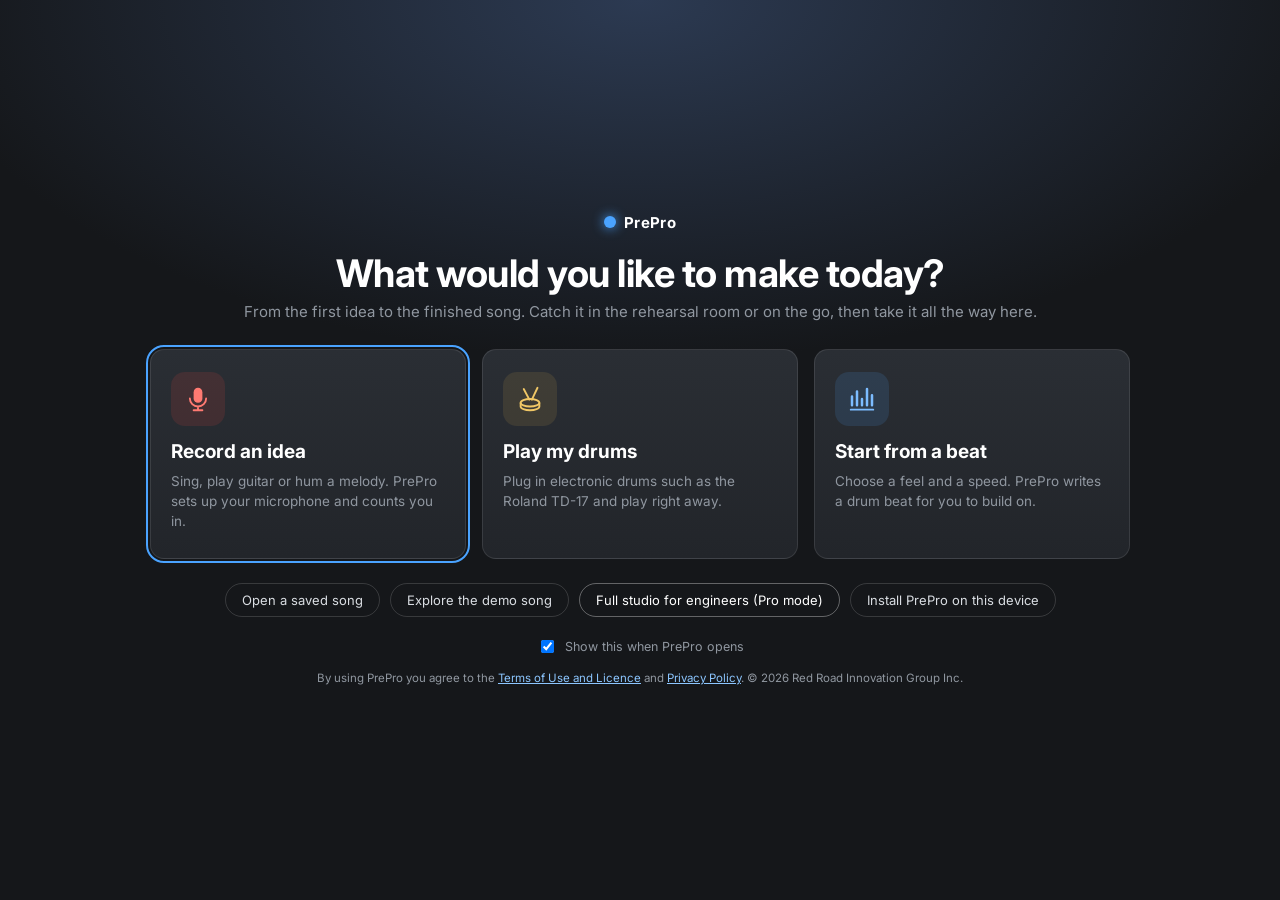
==== commit 933af162: "iPhone mic fix, install on any device, legal pages and disclaimers" ====
--- a/index.html
+++ b/index.html
@@ -3,10 +3,19 @@
 <head>
 <meta charset="utf-8">
 <meta name="viewport" content="width=device-width, initial-scale=1, viewport-fit=cover">
-<title>PrePro — Multitrack Audio Workstation</title>
+<title>PrePro: from idea to finished song</title>
 <link rel="preconnect" href="https://fonts.googleapis.com">
 <link href="https://fonts.googleapis.com/css2?family=Inter:wght@400;500;600;700&family=JetBrains+Mono:wght@500;700&display=swap" rel="stylesheet">
-<link rel="stylesheet" href="style.css?v=12">
+<link rel="stylesheet" href="style.css?v=15">
+<link rel="manifest" href="manifest.webmanifest">
+<meta name="theme-color" content="#16181c">
+<meta name="description" content="PrePro: record ideas anywhere, then edit, mix and finish the song. Works on iPhone, iPad, Android, Windows, Mac and Chromebook.">
+<meta name="apple-mobile-web-app-capable" content="yes">
+<meta name="mobile-web-app-capable" content="yes">
+<meta name="apple-mobile-web-app-title" content="PrePro">
+<meta name="apple-mobile-web-app-status-bar-style" content="black">
+<link rel="apple-touch-icon" href="icons/apple-touch-icon.png">
+<link rel="icon" type="image/png" sizes="32x32" href="icons/favicon-32.png">
 </head>
 <body>
 <div id="app">
@@ -190,15 +199,18 @@
   <label class="ai-auto"><input type="checkbox" id="aiAuto" checked> Apply changes automatically (you can always Undo)</label>
 </aside>
 
-<script src="storage.js?v=12"></script>
-<script src="app.js?v=12"></script>
-<script src="midi.js?v=12"></script>
-<script src="editpro.js?v=12"></script>
-<script src="prepro.js?v=12"></script>
-<script src="creative.js?v=12"></script>
-<script src="cliptools.js?v=12"></script>
-<script src="license.js?v=12"></script>
-<script src="workflow.js?v=12"></script>
-<script src="stage.js?v=12"></script>
+<script src="storage.js?v=15"></script>
+<script src="app.js?v=15"></script>
+<script src="midi.js?v=15"></script>
+<script src="editpro.js?v=15"></script>
+<script src="prepro.js?v=15"></script>
+<script src="creative.js?v=15"></script>
+<script src="cliptools.js?v=15"></script>
+<script src="license.js?v=15"></script>
+<script src="workflow.js?v=15"></script>
+<script src="micfix.js?v=15"></script>
+<script src="stage.js?v=15"></script>
+<script src="audition.js?v=15"></script>
+<script src="pwa.js?v=15"></script>
 </body>
 </html>
--- a/style.css
+++ b/style.css
@@ -540,3 +540,30 @@
 .tp-state.rec { background: #3a1513; border-color: #7a2a26; } .tp-state.rec .st-dot { background: #ff4a42; box-shadow: 0 0 8px #ff4a42; animation: capPulse 1s infinite; }
 .tp-state.count .st-dot, .tp-state.armed .st-dot { background: #f0b429; }
 .fader-cap, .knob, .fader-track { touch-action: none; }
+
+/* Try before you keep */
+.aud-modal { width: min(560px, calc(100vw - 20px)); }
+.aud-intro { margin-top: 0; max-width: none; }
+.aud-ctl { display: flex; align-items: center; gap: 10px; flex-wrap: wrap; margin: 8px 0 6px; }
+.aud-ab { display: inline-flex; border: 1px solid #111; border-radius: 9px; overflow: hidden; }
+.aud-ab button { padding: 9px 16px; background: #34383e; color: var(--text); border: 0; font-weight: 700; font-size: 13px; cursor: pointer; }
+.aud-ab button.on { background: var(--accent-dim); color: #fff; }
+.aud-play { padding: 9px 16px; border-radius: 9px; border: 1px solid #111; background: #2f6b3d; color: #fff; font-weight: 700; font-size: 13px; cursor: pointer; }
+.aud-solo { margin: 0; font-size: 13px; }
+.aud-opts { max-height: 42vh; overflow-y: auto; padding-right: 2px; }
+.aud-g { margin-bottom: 6px; }
+.aud-gl { font-size: 11px; letter-spacing: .05em; text-transform: uppercase; color: var(--text-dim); }
+.aud-g .chips { margin: 4px 0 2px; }
+.aud-now { margin-top: 8px; padding: 8px 10px; border-radius: 8px; background: #1d2026; font-size: 13px; }
+.aud-amt { display: grid; grid-template-columns: 70px 1fr 48px; align-items: center; gap: 8px; margin-top: 8px; }
+.aud-amt[hidden] { display: none; }
+@media (max-width: 600px) { .aud-ab button, .aud-play { padding: 10px 14px; } .aud-opts { max-height: 36vh; } }
+
+/* Install and legal */
+.inst-steps { margin: 8px 0 10px; padding-left: 22px; line-height: 1.6; font-size: 14px; }
+.inst-steps li { margin-bottom: 6px; }
+.legal-foot { margin: 14px 0 0; font-size: 11.5px; line-height: 1.5; color: var(--text-dim); text-align: center; }
+.legal-foot a, .legal-agree a { color: #8cc6ff; }
+.legal-agree { margin: 10px 0 2px; font-size: 13px; align-items: flex-start; }
+.legal-agree input { margin-top: 3px; }
+.modal a { color: #8cc6ff; }
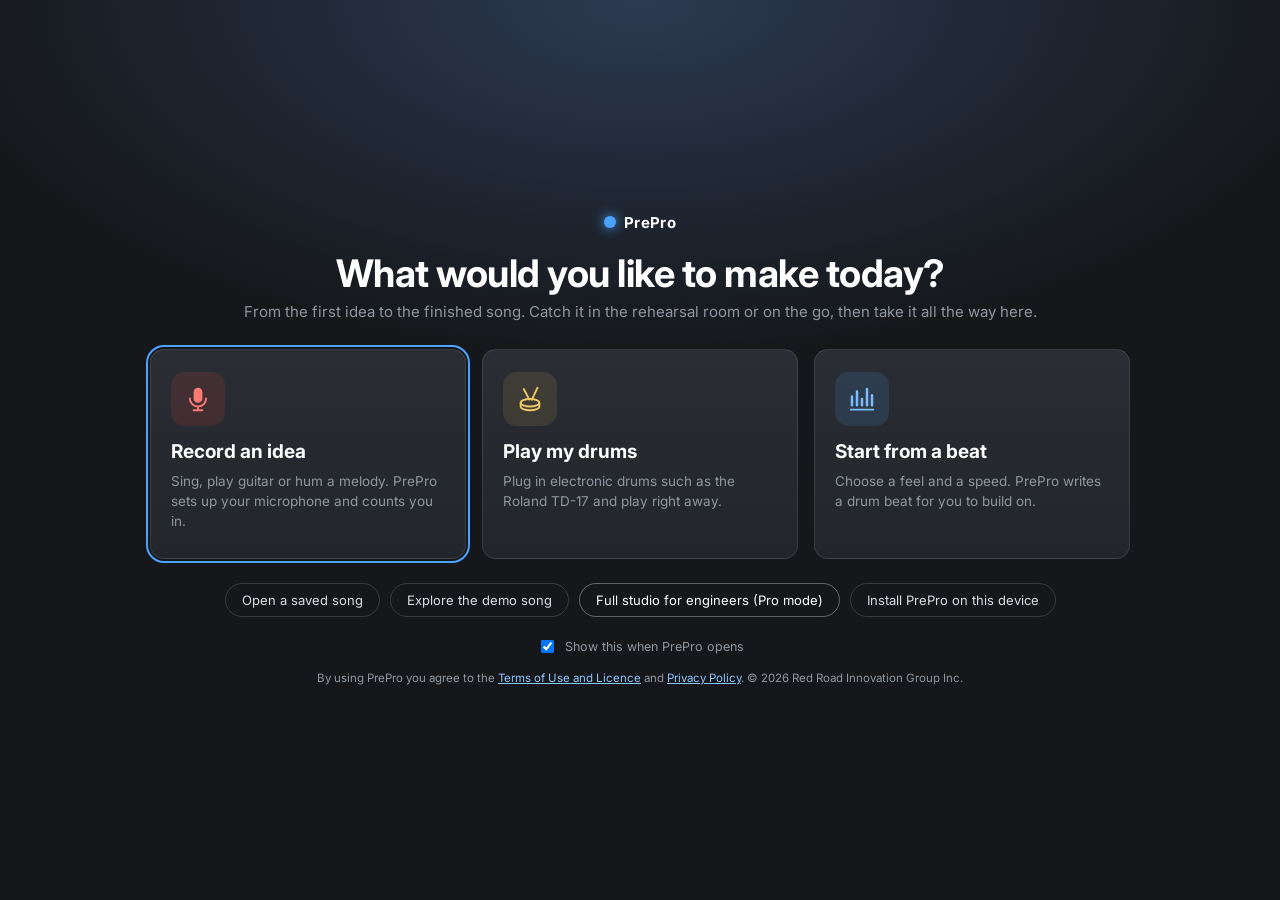
==== commit 97cb0f86: "Add Security and Privacy page" ====
--- a/index.html
+++ b/index.html
@@ -211,6 +211,6 @@
 <script src="micfix.js?v=15"></script>
 <script src="stage.js?v=15"></script>
 <script src="audition.js?v=15"></script>
-<script src="pwa.js?v=15"></script>
+<script src="pwa.js?v=16"></script>
 </body>
 </html>
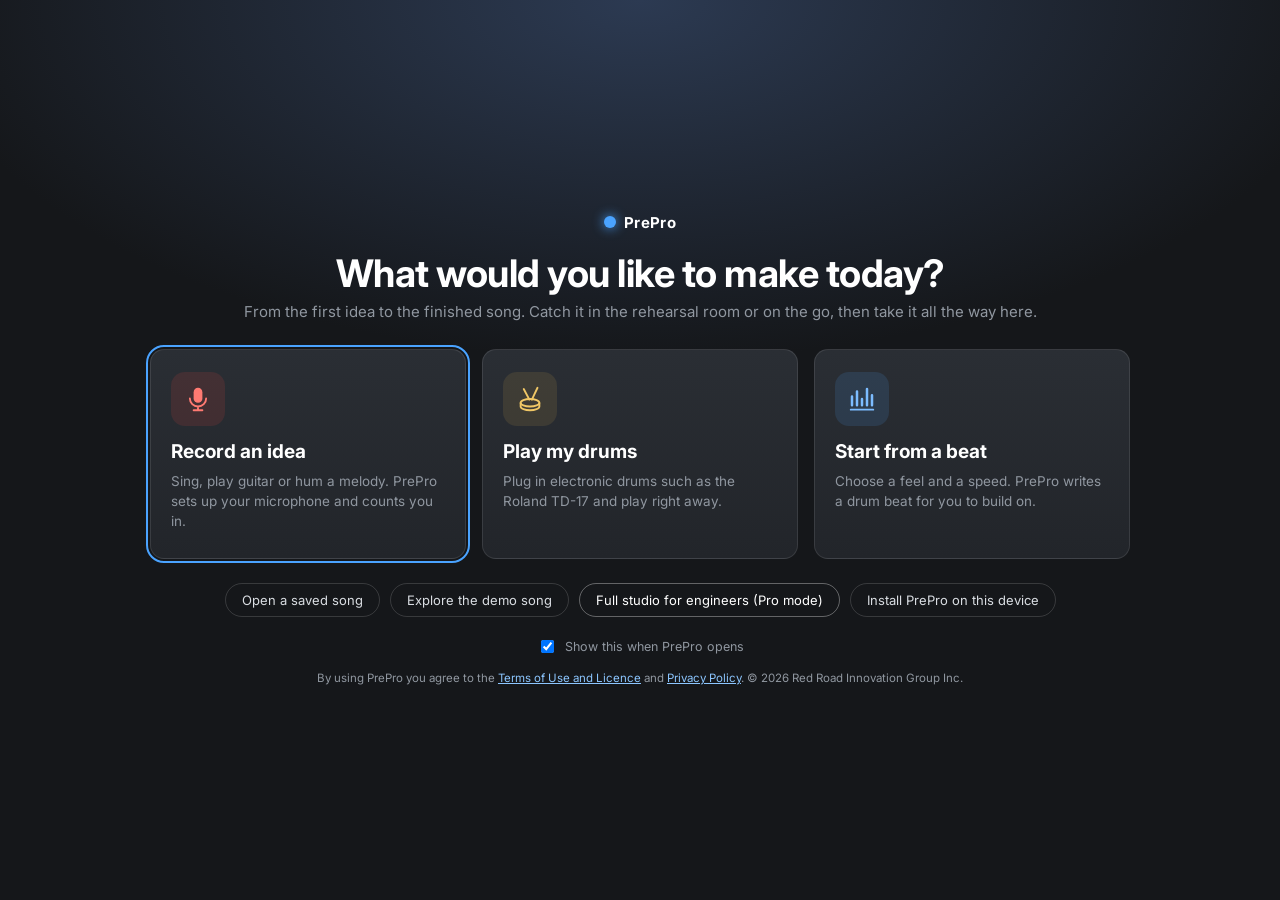
==== commit 24479268: "Fix iPhone microphone after first take, tap to rename tracks" ====
--- a/index.html
+++ b/index.html
@@ -6,7 +6,7 @@
 <title>PrePro: from idea to finished song</title>
 <link rel="preconnect" href="https://fonts.googleapis.com">
 <link href="https://fonts.googleapis.com/css2?family=Inter:wght@400;500;600;700&family=JetBrains+Mono:wght@500;700&display=swap" rel="stylesheet">
-<link rel="stylesheet" href="style.css?v=15">
+<link rel="stylesheet" href="style.css?v=17">
 <link rel="manifest" href="manifest.webmanifest">
 <meta name="theme-color" content="#16181c">
 <meta name="description" content="PrePro: record ideas anywhere, then edit, mix and finish the song. Works on iPhone, iPad, Android, Windows, Mac and Chromebook.">
@@ -199,18 +199,18 @@
   <label class="ai-auto"><input type="checkbox" id="aiAuto" checked> Apply changes automatically (you can always Undo)</label>
 </aside>
 
-<script src="storage.js?v=15"></script>
-<script src="app.js?v=15"></script>
-<script src="midi.js?v=15"></script>
-<script src="editpro.js?v=15"></script>
-<script src="prepro.js?v=15"></script>
-<script src="creative.js?v=15"></script>
-<script src="cliptools.js?v=15"></script>
-<script src="license.js?v=15"></script>
-<script src="workflow.js?v=15"></script>
-<script src="micfix.js?v=15"></script>
-<script src="stage.js?v=15"></script>
-<script src="audition.js?v=15"></script>
-<script src="pwa.js?v=16"></script>
+<script src="storage.js?v=17"></script>
+<script src="app.js?v=17"></script>
+<script src="midi.js?v=17"></script>
+<script src="editpro.js?v=17"></script>
+<script src="prepro.js?v=17"></script>
+<script src="creative.js?v=17"></script>
+<script src="cliptools.js?v=17"></script>
+<script src="license.js?v=17"></script>
+<script src="workflow.js?v=17"></script>
+<script src="micfix.js?v=17"></script>
+<script src="stage.js?v=17"></script>
+<script src="audition.js?v=17"></script>
+<script src="pwa.js?v=17"></script>
 </body>
 </html>
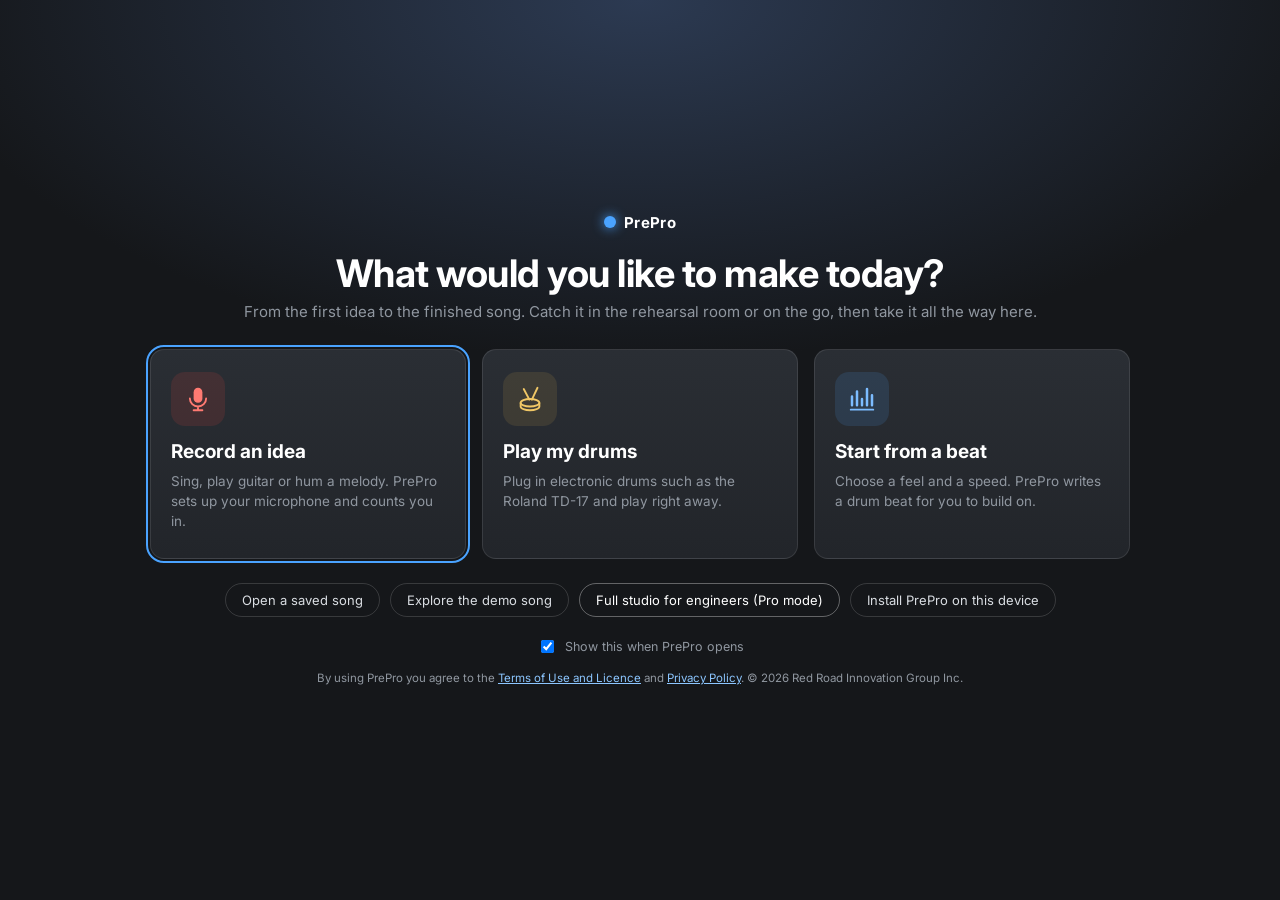
==== commit a75c268a: "Fix iPhone playback after recording" ====
--- a/index.html
+++ b/index.html
@@ -6,7 +6,7 @@
 <title>PrePro: from idea to finished song</title>
 <link rel="preconnect" href="https://fonts.googleapis.com">
 <link href="https://fonts.googleapis.com/css2?family=Inter:wght@400;500;600;700&family=JetBrains+Mono:wght@500;700&display=swap" rel="stylesheet">
-<link rel="stylesheet" href="style.css?v=17">
+<link rel="stylesheet" href="style.css?v=18">
 <link rel="manifest" href="manifest.webmanifest">
 <meta name="theme-color" content="#16181c">
 <meta name="description" content="PrePro: record ideas anywhere, then edit, mix and finish the song. Works on iPhone, iPad, Android, Windows, Mac and Chromebook.">
@@ -199,18 +199,18 @@
   <label class="ai-auto"><input type="checkbox" id="aiAuto" checked> Apply changes automatically (you can always Undo)</label>
 </aside>
 
-<script src="storage.js?v=17"></script>
-<script src="app.js?v=17"></script>
-<script src="midi.js?v=17"></script>
-<script src="editpro.js?v=17"></script>
-<script src="prepro.js?v=17"></script>
-<script src="creative.js?v=17"></script>
-<script src="cliptools.js?v=17"></script>
-<script src="license.js?v=17"></script>
-<script src="workflow.js?v=17"></script>
-<script src="micfix.js?v=17"></script>
-<script src="stage.js?v=17"></script>
-<script src="audition.js?v=17"></script>
-<script src="pwa.js?v=17"></script>
+<script src="storage.js?v=18"></script>
+<script src="app.js?v=18"></script>
+<script src="midi.js?v=18"></script>
+<script src="editpro.js?v=18"></script>
+<script src="prepro.js?v=18"></script>
+<script src="creative.js?v=18"></script>
+<script src="cliptools.js?v=18"></script>
+<script src="license.js?v=18"></script>
+<script src="workflow.js?v=18"></script>
+<script src="micfix.js?v=18"></script>
+<script src="stage.js?v=18"></script>
+<script src="audition.js?v=18"></script>
+<script src="pwa.js?v=18"></script>
 </body>
 </html>
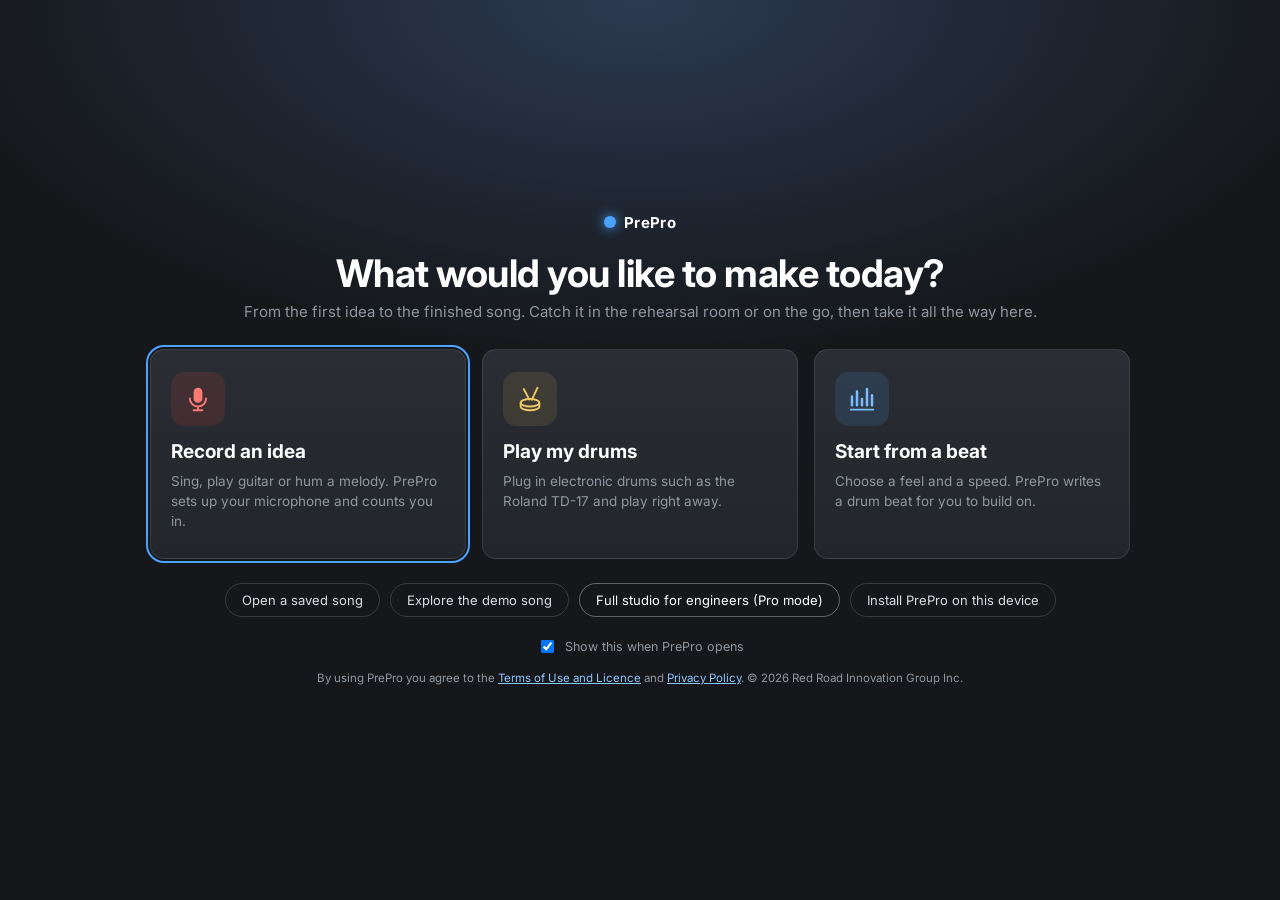
==== commit 1070b299: "Add Edit and Mix switch for phones" ====
--- a/index.html
+++ b/index.html
@@ -6,7 +6,7 @@
 <title>PrePro: from idea to finished song</title>
 <link rel="preconnect" href="https://fonts.googleapis.com">
 <link href="https://fonts.googleapis.com/css2?family=Inter:wght@400;500;600;700&family=JetBrains+Mono:wght@500;700&display=swap" rel="stylesheet">
-<link rel="stylesheet" href="style.css?v=18">
+<link rel="stylesheet" href="style.css?v=19">
 <link rel="manifest" href="manifest.webmanifest">
 <meta name="theme-color" content="#16181c">
 <meta name="description" content="PrePro: record ideas anywhere, then edit, mix and finish the song. Works on iPhone, iPad, Android, Windows, Mac and Chromebook.">
@@ -199,18 +199,18 @@
   <label class="ai-auto"><input type="checkbox" id="aiAuto" checked> Apply changes automatically (you can always Undo)</label>
 </aside>
 
-<script src="storage.js?v=18"></script>
-<script src="app.js?v=18"></script>
-<script src="midi.js?v=18"></script>
-<script src="editpro.js?v=18"></script>
-<script src="prepro.js?v=18"></script>
-<script src="creative.js?v=18"></script>
-<script src="cliptools.js?v=18"></script>
-<script src="license.js?v=18"></script>
-<script src="workflow.js?v=18"></script>
-<script src="micfix.js?v=18"></script>
-<script src="stage.js?v=18"></script>
-<script src="audition.js?v=18"></script>
-<script src="pwa.js?v=18"></script>
+<script src="storage.js?v=19"></script>
+<script src="app.js?v=19"></script>
+<script src="midi.js?v=19"></script>
+<script src="editpro.js?v=19"></script>
+<script src="prepro.js?v=19"></script>
+<script src="creative.js?v=19"></script>
+<script src="cliptools.js?v=19"></script>
+<script src="license.js?v=19"></script>
+<script src="workflow.js?v=19"></script>
+<script src="micfix.js?v=19"></script>
+<script src="stage.js?v=19"></script>
+<script src="audition.js?v=19"></script>
+<script src="pwa.js?v=19"></script>
 </body>
 </html>
--- a/style.css
+++ b/style.css
@@ -567,3 +567,12 @@
 .legal-agree { margin: 10px 0 2px; font-size: 13px; align-items: flex-start; }
 .legal-agree input { margin-top: 3px; }
 .modal a { color: #8cc6ff; }
+/* Edit and Mix switch: phones and small tablets only */
+.view-flip { display: none; }
+@media (max-width: 900px) {
+  .view-flip { display: flex; align-items: center; gap: 6px; position: fixed; right: max(12px, env(safe-area-inset-right)); z-index: 40;
+    padding: 10px 16px; border-radius: 22px; border: 1px solid #4a6f9a; background: #1f3550; color: #e8f2ff; font: 600 15px/1 Inter, system-ui, sans-serif;
+    box-shadow: 0 4px 14px #0008; touch-action: manipulation; }
+  .view-flip:active { background: #2a4870; }
+  .modal-back:not([hidden]) ~ .view-flip { display: none; }
+}
